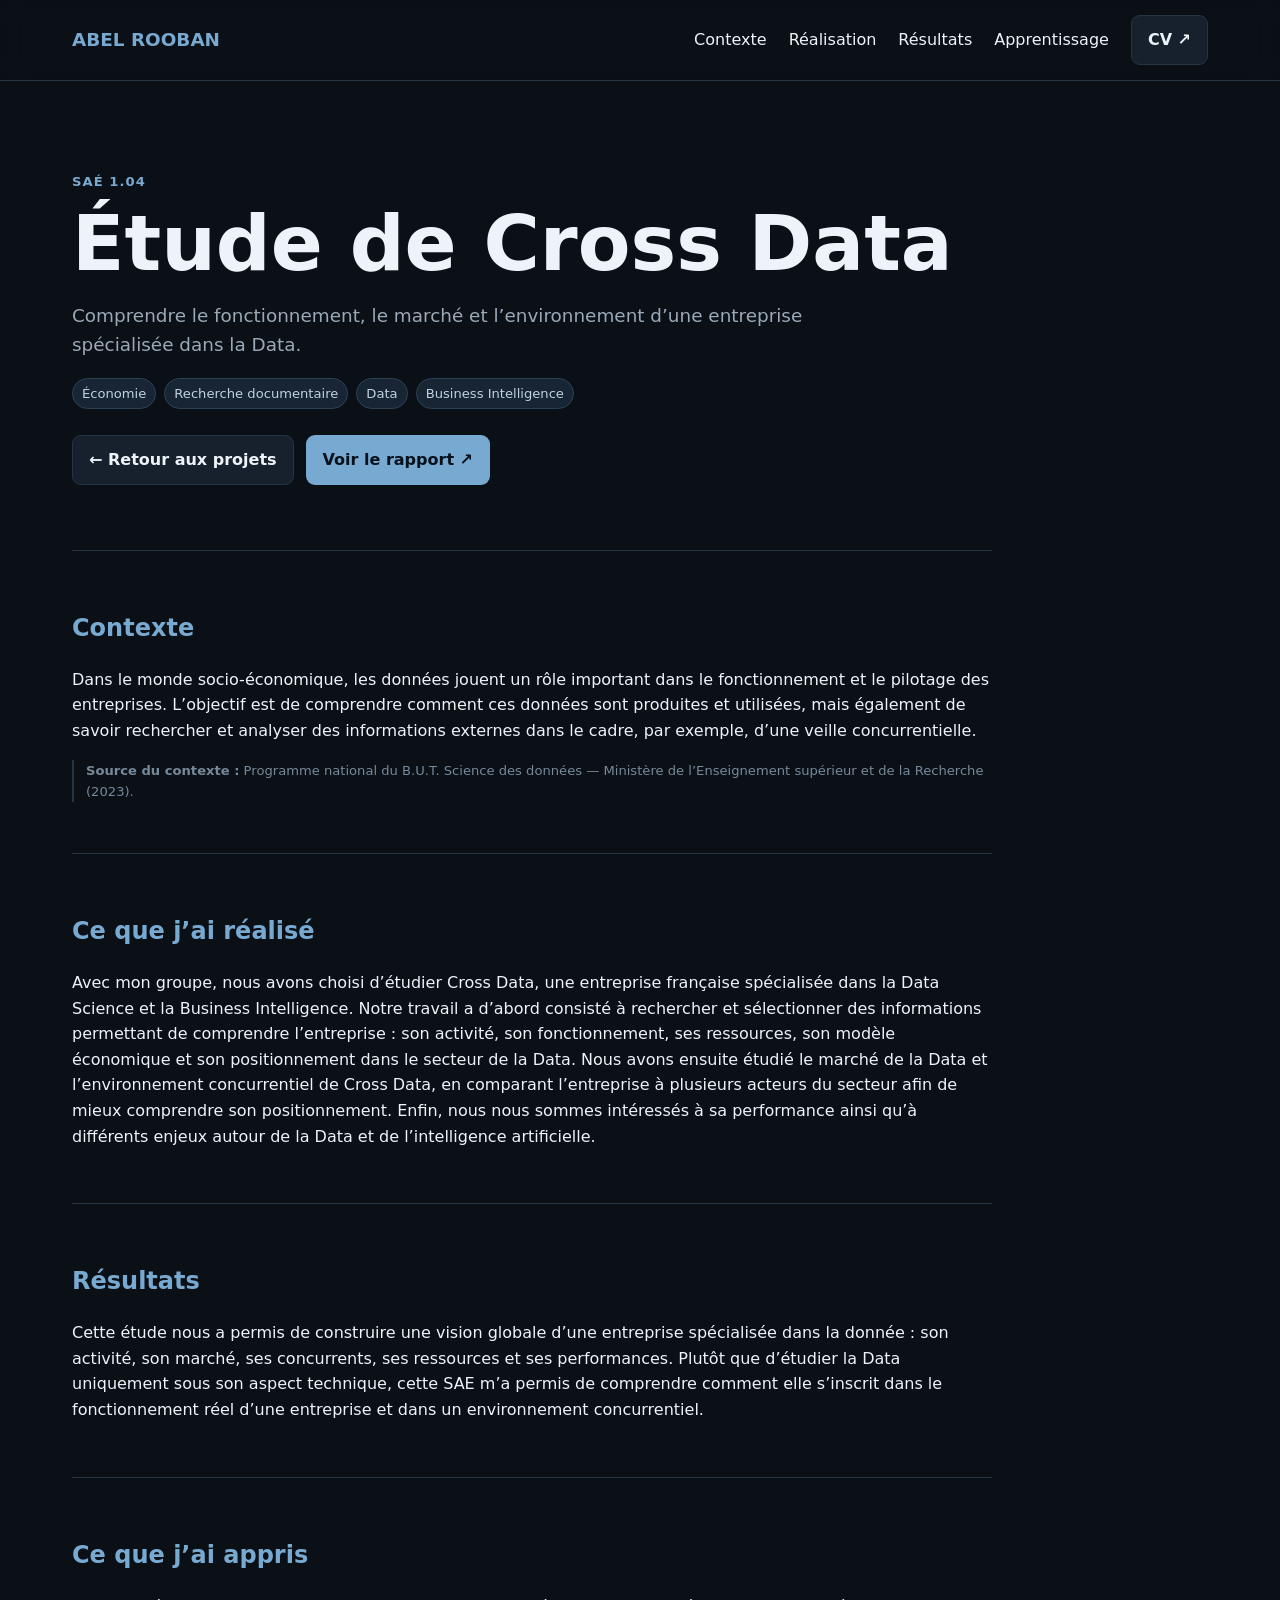
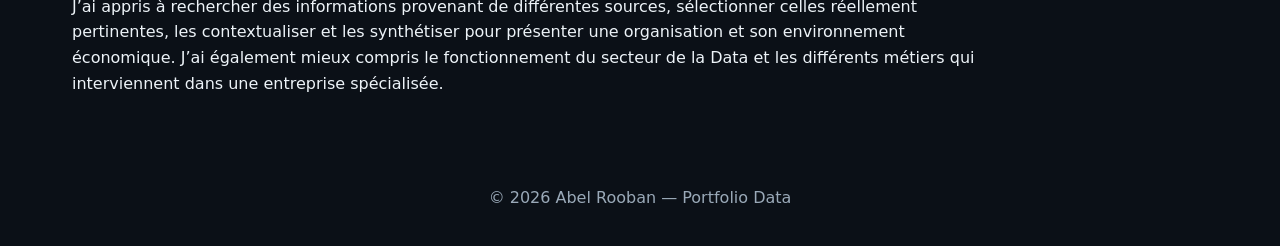
==== cross-data.html @ 72e9a914 "Add files via upload" ====
<!doctype html><html lang="fr"><head><meta charset="utf-8"><meta name="viewport" content="width=device-width,initial-scale=1"><title>Étude de Cross Data — Abel Rooban</title><link rel="stylesheet" href="../style.css"></head><body><nav class="nav"><div class="navin"><a class="brand" href="../index.html">ABEL ROOBAN</a><div class="navlinks"><a href="#contexte">Contexte</a><a href="#methode">Réalisation</a><a href="#resultats">Résultats</a><a href="#apprentissage">Apprentissage</a><a class="btn" href="../docs/CV_Abel_Rooban.pdf" target="_blank">CV ↗</a></div></div></nav><main><div class="wrap"><header class="project-hero"><div class="eyebrow">SAÉ 1.04</div><h1>Étude de Cross Data</h1><p>Comprendre le fonctionnement, le marché et l’environnement d’une entreprise spécialisée dans la Data.</p><div class="tags"><span class="tag">Économie</span><span class="tag">Recherche documentaire</span><span class="tag">Data</span><span class="tag">Business Intelligence</span></div><div class="actions"><a class="btn" href="../index.html#projects">← Retour aux projets</a><a class="btn primary" href="../docs/SAE104_CrossData.pdf" target="_blank">Voir le rapport ↗</a></div></header><div class="project-content"><section id="contexte"><h2>Contexte</h2><p>Dans le monde socio-économique, les données jouent un rôle important dans le fonctionnement et le pilotage des entreprises. L’objectif est de comprendre comment ces données sont produites et utilisées, mais également de savoir rechercher et analyser des informations externes dans le cadre, par exemple, d’une veille concurrentielle.</p><p class="source"><strong>Source du contexte :</strong> Programme national du B.U.T. Science des données — Ministère de l’Enseignement supérieur et de la Recherche (2023).</p></section><section id="methode"><h2>Ce que j’ai réalisé</h2><p>Avec mon groupe, nous avons choisi d’étudier Cross Data, une entreprise française spécialisée dans la Data Science et la Business Intelligence. Notre travail a d’abord consisté à rechercher et sélectionner des informations permettant de comprendre l’entreprise : son activité, son fonctionnement, ses ressources, son modèle économique et son positionnement dans le secteur de la Data. Nous avons ensuite étudié le marché de la Data et l’environnement concurrentiel de Cross Data, en comparant l’entreprise à plusieurs acteurs du secteur afin de mieux comprendre son positionnement. Enfin, nous nous sommes intéressés à sa performance ainsi qu’à différents enjeux autour de la Data et de l’intelligence artificielle.</p></section><section id="resultats"><h2>Résultats</h2><p>Cette étude nous a permis de construire une vision globale d’une entreprise spécialisée dans la donnée : son activité, son marché, ses concurrents, ses ressources et ses performances. Plutôt que d’étudier la Data uniquement sous son aspect technique, cette SAE m’a permis de comprendre comment elle s’inscrit dans le fonctionnement réel d’une entreprise et dans un environnement concurrentiel.</p></section><section id="apprentissage"><h2>Ce que j’ai appris</h2><p>J’ai appris à rechercher des informations provenant de différentes sources, sélectionner celles réellement pertinentes, les contextualiser et les synthétiser pour présenter une organisation et son environnement économique. J’ai également mieux compris le fonctionnement du secteur de la Data et les différents métiers qui interviennent dans une entreprise spécialisée.</p></section></div></div></main><footer class="footer">© 2026 Abel Rooban — Portfolio Data</footer></body></html>
---- style.css ----
:root{--bg:#0b1017;--panel:#111923;--panel2:#16212d;--text:#edf3f8;--muted:#9aa9b8;--accent:#78a9d1;--line:#263545;--max:1180px}*{box-sizing:border-box}html{scroll-behavior:smooth}body{margin:0;background:var(--bg);color:var(--text);font-family:Inter,ui-sans-serif,system-ui,-apple-system,Segoe UI,Arial,sans-serif;line-height:1.6}a{color:inherit;text-decoration:none}.nav{position:sticky;top:0;z-index:10;background:rgba(11,16,23,.94);backdrop-filter:blur(12px);border-bottom:1px solid var(--line)}.navin{max-width:var(--max);margin:auto;padding:15px 22px;display:flex;align-items:center;gap:26px}.brand{font-weight:800;color:var(--accent);font-size:1.15rem;margin-right:auto}.navlinks{display:flex;gap:22px;align-items:center}.navlinks a:hover{color:var(--accent)}.btn{display:inline-flex;align-items:center;gap:8px;padding:11px 16px;border:1px solid var(--line);border-radius:9px;background:var(--panel2);font-weight:650}.btn.primary{background:var(--accent);color:#07111b;border-color:transparent}.wrap{max-width:var(--max);margin:auto;padding:0 22px}.hero{min-height:76vh;display:grid;align-content:center;padding:90px 0 70px}.eyebrow{color:var(--accent);font-weight:700;letter-spacing:.08em;text-transform:uppercase;font-size:.82rem}.hero h1{font-size:clamp(3.1rem,7vw,6.6rem);line-height:.95;margin:15px 0 18px;letter-spacing:-.055em;max-width:950px}.hero h2{font-size:clamp(1.25rem,2.5vw,2rem);color:var(--accent);margin:0 0 14px}.hero p{color:var(--muted);max-width:720px;font-size:1.08rem}.actions{display:flex;gap:12px;flex-wrap:wrap;margin-top:26px}.section{padding:78px 0;border-top:1px solid var(--line)}.section h2{font-size:2rem;margin:0 0 28px}.section h2 span{color:var(--accent)}.about{max-width:900px;font-size:1.08rem;color:#d6e0e8}.grid3{display:grid;grid-template-columns:repeat(3,1fr);gap:18px}.card{background:var(--panel);border:1px solid var(--line);border-radius:14px;padding:25px}.card h3{margin-top:0;color:var(--accent)}.tags{display:flex;gap:8px;flex-wrap:wrap}.tag{font-size:.82rem;color:#bfd2e1;background:#172534;border:1px solid #2b4256;border-radius:999px;padding:4px 9px}.timeline{display:grid;gap:18px}.timeline .item{padding:22px;border-left:3px solid var(--accent);background:var(--panel)}.timeline .date{color:var(--accent);font-weight:700}.filters{display:flex;gap:9px;flex-wrap:wrap;margin-bottom:24px}.filter{cursor:pointer;background:transparent;color:var(--muted);border:1px solid var(--line);padding:8px 12px;border-radius:999px}.filter.active,.filter:hover{background:var(--accent);color:#07111b}.projects{display:grid;grid-template-columns:repeat(3,1fr);gap:18px}.project{display:flex;flex-direction:column;min-height:270px;transition:.2s}.project:hover{transform:translateY(-3px);border-color:#46637c}.project h3{color:var(--text);font-size:1.15rem}.project p{color:var(--muted);flex:1}.project .more{color:var(--accent);font-weight:750;margin-top:18px}.contact{text-align:center;background:var(--panel);border-radius:16px;padding:46px}.footer{text-align:center;color:var(--muted);padding:35px}.project-hero{padding:90px 0 65px}.project-hero h1{font-size:clamp(2.6rem,6vw,5rem);line-height:1;margin:14px 0}.project-hero p{max-width:760px;color:var(--muted);font-size:1.15rem}.project-content{max-width:920px}.project-content section{padding:38px 0;border-top:1px solid var(--line)}.project-content h2{color:var(--accent)}.project-content img{max-width:100%;border-radius:12px;border:1px solid var(--line);background:white}.kpis{display:grid;grid-template-columns:repeat(3,1fr);gap:12px}.kpi{background:var(--panel);padding:20px;border-radius:12px;border:1px solid var(--line)}.kpi strong{display:block;font-size:1.6rem;color:var(--accent)}@media(max-width:800px){.navlinks a:not(.btn){display:none}.grid3,.projects,.kpis{grid-template-columns:1fr}.hero{min-height:68vh}.section{padding:55px 0}}
/* V2 */
:root{--traiter:#4f9cf9;--analyser:#a879ff;--valoriser:#48c99a}.lead{color:#dce8f1!important}.sectionhead{display:flex;align-items:end;justify-content:space-between;gap:30px;margin-bottom:18px}.sectionhead h2{margin:5px 0 0}.sectionhead>p{max-width:520px;color:var(--muted);margin:0}.skill{position:relative;overflow:hidden}.skilldot{width:42px;height:4px;border-radius:99px;margin-bottom:18px}.skill.traiter .skilldot,.traiter-bg{background:var(--traiter)}.skill.analyser .skilldot,.analyser-bg{background:var(--analyser)}.skill.valoriser .skilldot,.valoriser-bg{background:var(--valoriser)}.skill.traiter h3{color:var(--traiter)}.skill.analyser h3{color:var(--analyser)}.skill.valoriser h3{color:var(--valoriser)}.legend{display:flex;gap:18px;flex-wrap:wrap;color:var(--muted);font-size:.9rem;margin:18px 0 24px}.legend span{display:flex;align-items:center;gap:7px}.c{width:10px;height:10px;border-radius:50%;display:inline-block}.semester-tabs{display:flex;gap:10px;margin:10px 0 28px}.semester{border:1px solid var(--line);background:var(--panel);color:var(--muted);padding:11px 18px;border-radius:10px;font-weight:750;cursor:pointer}.semester.active{background:var(--text);color:var(--bg);border-color:var(--text)}.semester-panel{display:none}.semester-panel.active{display:block}.project{position:relative;overflow:hidden;border-top-width:3px}.project.traiter{border-top-color:var(--traiter)}.project.analyser{border-top-color:var(--analyser)}.project.valoriser{border-top-color:var(--valoriser)}.project.multi.av{border-top-color:transparent;background:linear-gradient(var(--panel),var(--panel)) padding-box,linear-gradient(90deg,var(--analyser),var(--valoriser)) border-box}.project.multi.all3{border-top-color:transparent;background:linear-gradient(var(--panel),var(--panel)) padding-box,linear-gradient(90deg,var(--traiter),var(--analyser),var(--valoriser)) border-box}.projecttop{display:flex;justify-content:space-between;gap:12px;align-items:center}.sae{font-size:.78rem;font-weight:800;letter-spacing:.07em;color:var(--muted)}.competence{font-size:.72rem;text-transform:uppercase;font-weight:800;letter-spacing:.05em}.traiter .competence{color:var(--traiter)}.analyser .competence{color:var(--analyser)}.valoriser .competence{color:var(--valoriser)}.multi.av .competence{color:#9cdabf}.multi.all3 .competence{color:#b9c7ff}.paper{opacity:.78}.mutedmore{color:var(--muted)!important}.center{justify-content:center}.source{font-size:.82rem;color:#75899b;border-left:2px solid var(--line);padding-left:12px}.project-content figure{margin:24px 0 34px}.project-content figcaption{font-size:.84rem;color:var(--muted);margin-top:8px}.project-content blockquote{margin:24px 0;padding:18px 22px;border-left:3px solid var(--accent);background:var(--panel);font-size:1.05rem}.project-content .resultbox{background:var(--panel);border:1px solid var(--line);border-radius:12px;padding:18px 22px;margin:20px 0}.project-hero .competence-pill{display:inline-flex;padding:6px 10px;border-radius:999px;font-size:.78rem;font-weight:800;margin:10px 0}.competence-pill.analyser{color:var(--analyser);background:rgba(168,121,255,.12);border:1px solid rgba(168,121,255,.35)}.competence-pill.valoriser{color:var(--valoriser);background:rgba(72,201,154,.12);border:1px solid rgba(72,201,154,.35)}@media(max-width:800px){.sectionhead{display:block}.sectionhead>p{margin-top:10px}.projecttop{align-items:flex-start}.competence{text-align:right}.semester-tabs{position:sticky;top:66px;z-index:4;background:var(--bg);padding:10px 0}}
.mobility{margin-top:30px;padding-top:24px;border-top:1px solid var(--line)}.mobility-title{font-size:.82rem;color:var(--muted);font-weight:750;letter-spacing:.08em;text-transform:uppercase;margin-bottom:12px}.mobility-badges{display:flex;gap:10px;flex-wrap:wrap}.location-badge{display:inline-flex;align-items:center;gap:8px;padding:9px 13px;border:1px solid #2b4256;border-radius:999px;background:#172534;color:#dceaf4;font-size:.92rem;font-weight:700}.location-badge .pin{color:var(--accent);font-size:.72rem}
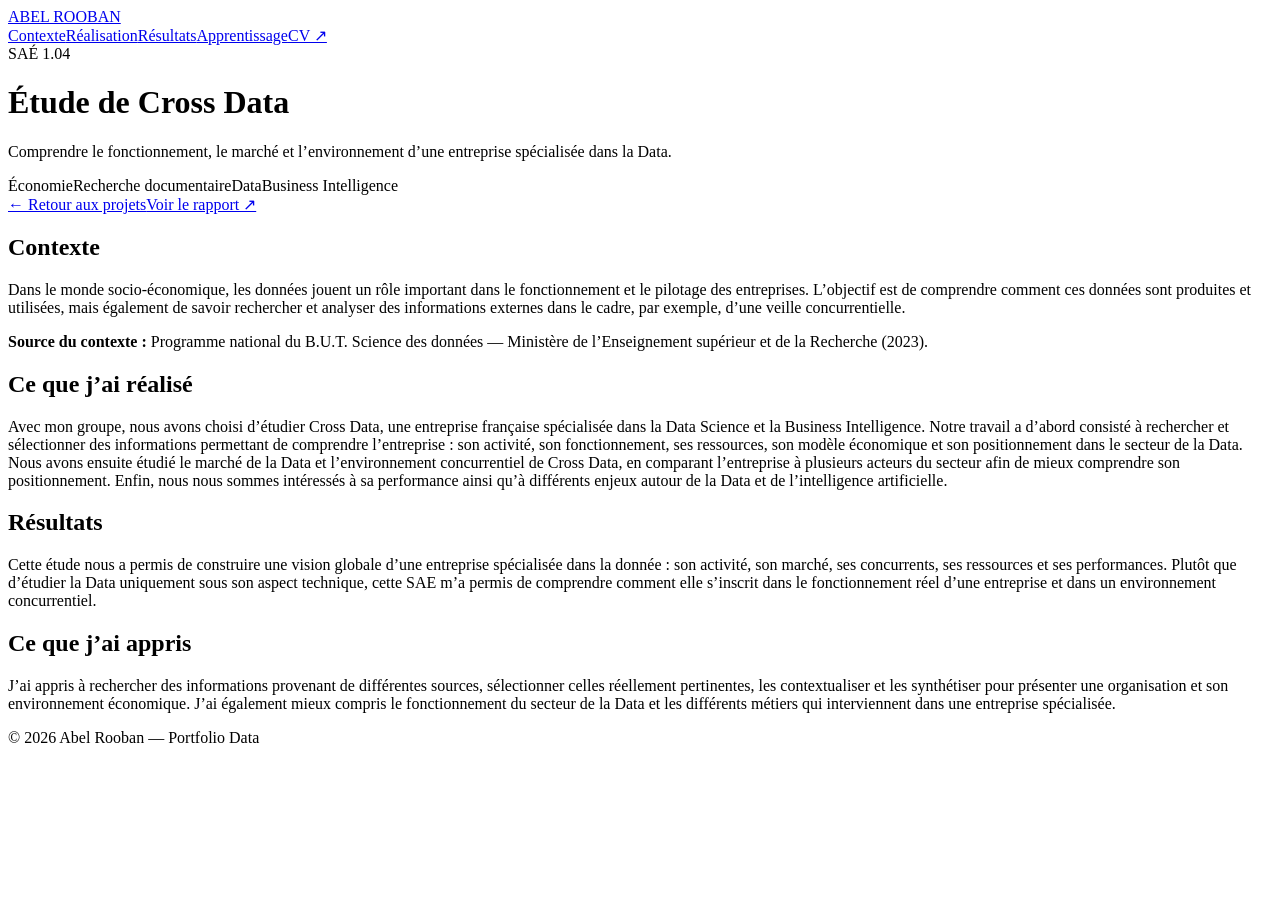
==== commit 8980442f: "Fix absolute GitHub Pages paths for cross-data.html" ====
--- a/cross-data.html
+++ b/cross-data.html
@@ -1 +1 @@
-<!doctype html><html lang="fr"><head><meta charset="utf-8"><meta name="viewport" content="width=device-width,initial-scale=1"><title>Étude de Cross Data — Abel Rooban</title><link rel="stylesheet" href="../style.css"></head><body><nav class="nav"><div class="navin"><a class="brand" href="../index.html">ABEL ROOBAN</a><div class="navlinks"><a href="#contexte">Contexte</a><a href="#methode">Réalisation</a><a href="#resultats">Résultats</a><a href="#apprentissage">Apprentissage</a><a class="btn" href="../docs/CV_Abel_Rooban.pdf" target="_blank">CV ↗</a></div></div></nav><main><div class="wrap"><header class="project-hero"><div class="eyebrow">SAÉ 1.04</div><h1>Étude de Cross Data</h1><p>Comprendre le fonctionnement, le marché et l’environnement d’une entreprise spécialisée dans la Data.</p><div class="tags"><span class="tag">Économie</span><span class="tag">Recherche documentaire</span><span class="tag">Data</span><span class="tag">Business Intelligence</span></div><div class="actions"><a class="btn" href="../index.html#projects">← Retour aux projets</a><a class="btn primary" href="../docs/SAE104_CrossData.pdf" target="_blank">Voir le rapport ↗</a></div></header><div class="project-content"><section id="contexte"><h2>Contexte</h2><p>Dans le monde socio-économique, les données jouent un rôle important dans le fonctionnement et le pilotage des entreprises. L’objectif est de comprendre comment ces données sont produites et utilisées, mais également de savoir rechercher et analyser des informations externes dans le cadre, par exemple, d’une veille concurrentielle.</p><p class="source"><strong>Source du contexte :</strong> Programme national du B.U.T. Science des données — Ministère de l’Enseignement supérieur et de la Recherche (2023).</p></section><section id="methode"><h2>Ce que j’ai réalisé</h2><p>Avec mon groupe, nous avons choisi d’étudier Cross Data, une entreprise française spécialisée dans la Data Science et la Business Intelligence. Notre travail a d’abord consisté à rechercher et sélectionner des informations permettant de comprendre l’entreprise : son activité, son fonctionnement, ses ressources, son modèle économique et son positionnement dans le secteur de la Data. Nous avons ensuite étudié le marché de la Data et l’environnement concurrentiel de Cross Data, en comparant l’entreprise à plusieurs acteurs du secteur afin de mieux comprendre son positionnement. Enfin, nous nous sommes intéressés à sa performance ainsi qu’à différents enjeux autour de la Data et de l’intelligence artificielle.</p></section><section id="resultats"><h2>Résultats</h2><p>Cette étude nous a permis de construire une vision globale d’une entreprise spécialisée dans la donnée : son activité, son marché, ses concurrents, ses ressources et ses performances. Plutôt que d’étudier la Data uniquement sous son aspect technique, cette SAE m’a permis de comprendre comment elle s’inscrit dans le fonctionnement réel d’une entreprise et dans un environnement concurrentiel.</p></section><section id="apprentissage"><h2>Ce que j’ai appris</h2><p>J’ai appris à rechercher des informations provenant de différentes sources, sélectionner celles réellement pertinentes, les contextualiser et les synthétiser pour présenter une organisation et son environnement économique. J’ai également mieux compris le fonctionnement du secteur de la Data et les différents métiers qui interviennent dans une entreprise spécialisée.</p></section></div></div></main><footer class="footer">© 2026 Abel Rooban — Portfolio Data</footer></body></html>+<!doctype html><html lang="fr"><head><meta charset="utf-8"><meta name="viewport" content="width=device-width,initial-scale=1"><title>Étude de Cross Data — Abel Rooban</title><link rel="stylesheet" href="/portfolio/style.css?v=2"></head><body><nav class="nav"><div class="navin"><a class="brand" href="/portfolio/index.html">ABEL ROOBAN</a><div class="navlinks"><a href="#contexte">Contexte</a><a href="#methode">Réalisation</a><a href="#resultats">Résultats</a><a href="#apprentissage">Apprentissage</a><a class="btn" href="CV_Abel_Rooban.pdf" target="_blank">CV ↗</a></div></div></nav><main><div class="wrap"><header class="project-hero"><div class="eyebrow">SAÉ 1.04</div><h1>Étude de Cross Data</h1><p>Comprendre le fonctionnement, le marché et l’environnement d’une entreprise spécialisée dans la Data.</p><div class="tags"><span class="tag">Économie</span><span class="tag">Recherche documentaire</span><span class="tag">Data</span><span class="tag">Business Intelligence</span></div><div class="actions"><a class="btn" href="/portfolio/index.html#projects">← Retour aux projets</a><a class="btn primary" href="SAE104_CrossData.pdf" target="_blank">Voir le rapport ↗</a></div></header><div class="project-content"><section id="contexte"><h2>Contexte</h2><p>Dans le monde socio-économique, les données jouent un rôle important dans le fonctionnement et le pilotage des entreprises. L’objectif est de comprendre comment ces données sont produites et utilisées, mais également de savoir rechercher et analyser des informations externes dans le cadre, par exemple, d’une veille concurrentielle.</p><p class="source"><strong>Source du contexte :</strong> Programme national du B.U.T. Science des données — Ministère de l’Enseignement supérieur et de la Recherche (2023).</p></section><section id="methode"><h2>Ce que j’ai réalisé</h2><p>Avec mon groupe, nous avons choisi d’étudier Cross Data, une entreprise française spécialisée dans la Data Science et la Business Intelligence. Notre travail a d’abord consisté à rechercher et sélectionner des informations permettant de comprendre l’entreprise : son activité, son fonctionnement, ses ressources, son modèle économique et son positionnement dans le secteur de la Data. Nous avons ensuite étudié le marché de la Data et l’environnement concurrentiel de Cross Data, en comparant l’entreprise à plusieurs acteurs du secteur afin de mieux comprendre son positionnement. Enfin, nous nous sommes intéressés à sa performance ainsi qu’à différents enjeux autour de la Data et de l’intelligence artificielle.</p></section><section id="resultats"><h2>Résultats</h2><p>Cette étude nous a permis de construire une vision globale d’une entreprise spécialisée dans la donnée : son activité, son marché, ses concurrents, ses ressources et ses performances. Plutôt que d’étudier la Data uniquement sous son aspect technique, cette SAE m’a permis de comprendre comment elle s’inscrit dans le fonctionnement réel d’une entreprise et dans un environnement concurrentiel.</p></section><section id="apprentissage"><h2>Ce que j’ai appris</h2><p>J’ai appris à rechercher des informations provenant de différentes sources, sélectionner celles réellement pertinentes, les contextualiser et les synthétiser pour présenter une organisation et son environnement économique. J’ai également mieux compris le fonctionnement du secteur de la Data et les différents métiers qui interviennent dans une entreprise spécialisée.</p></section></div></div></main><footer class="footer">© 2026 Abel Rooban — Portfolio Data</footer></body></html>
